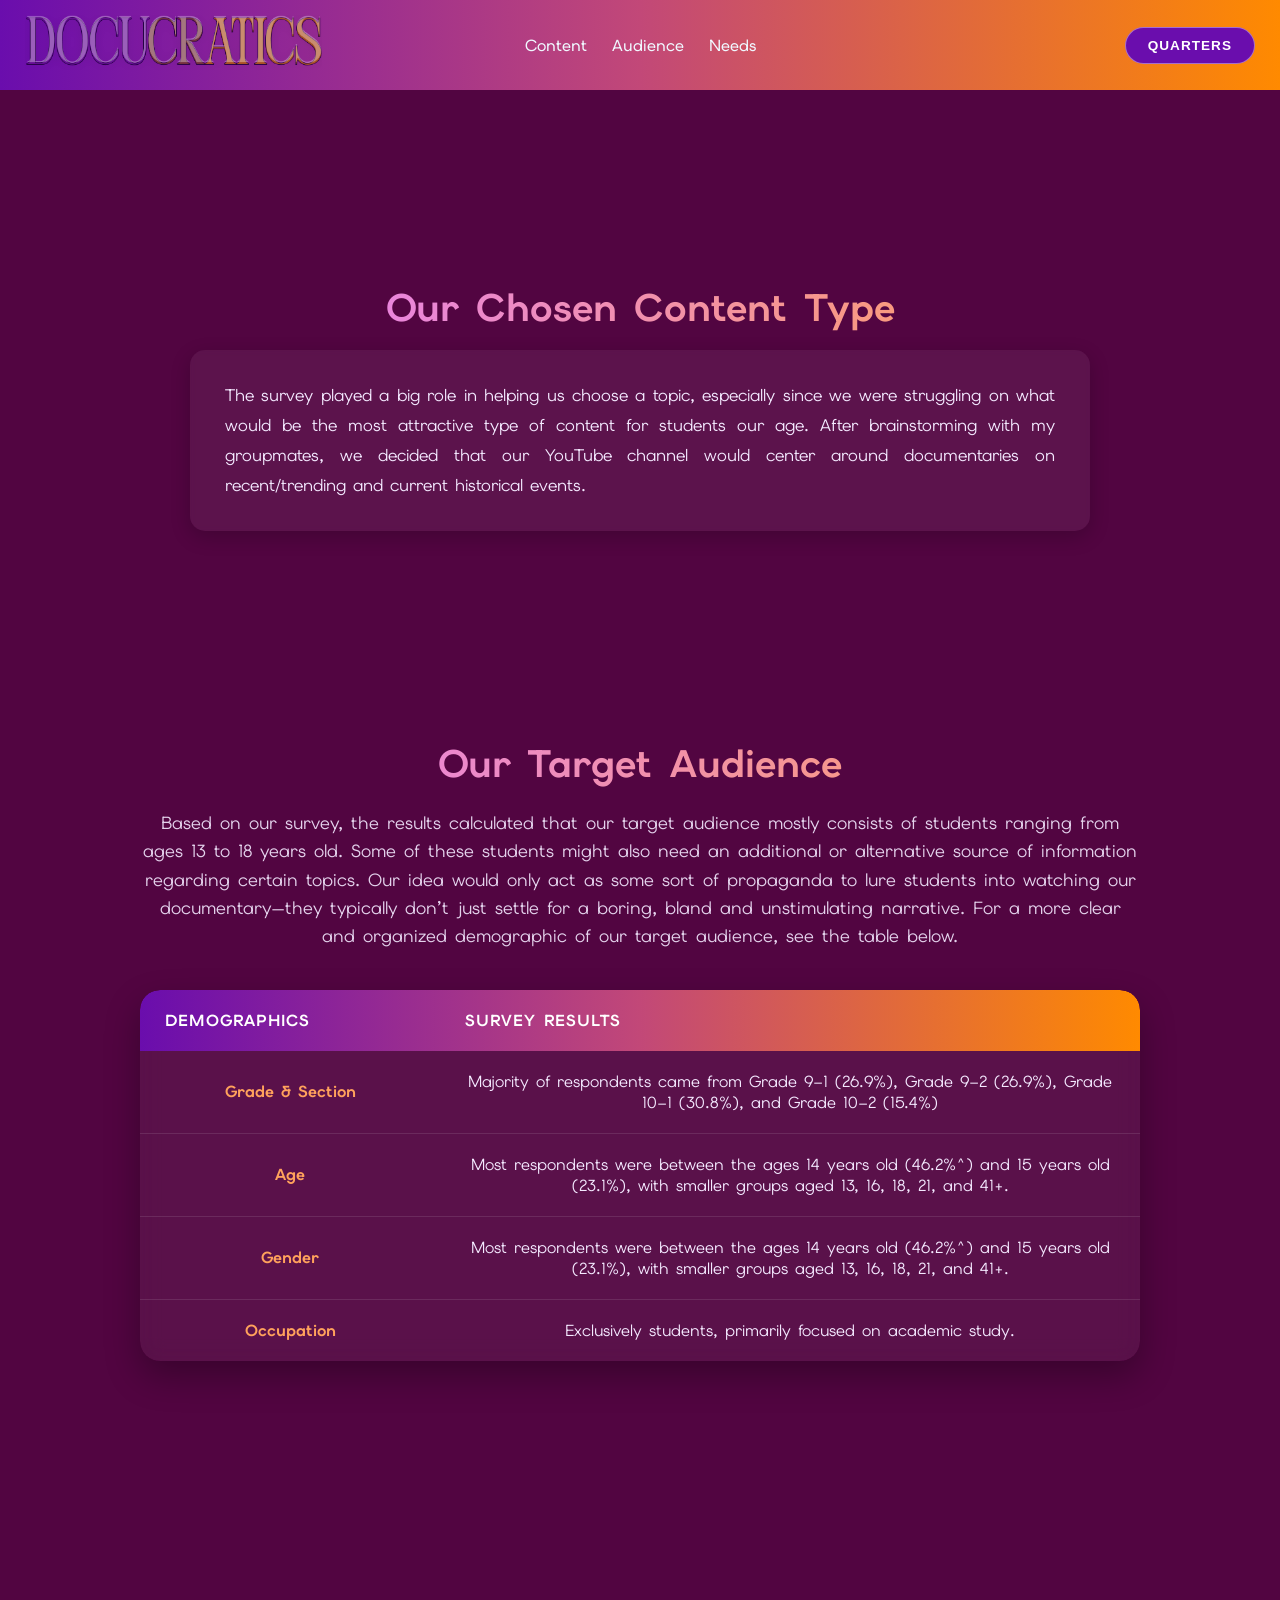
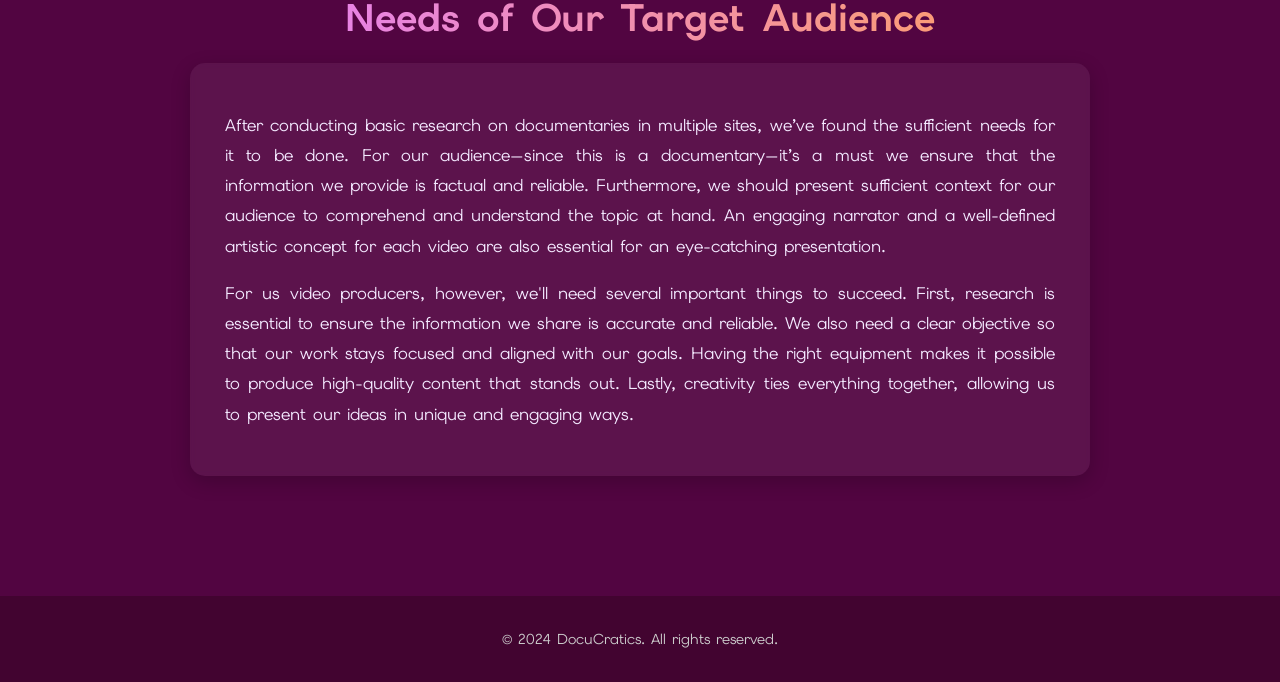
==== index2.html @ 85f5e5a2 "Add files via upload" ====
<!DOCTYPE html>
<html lang="en">
<head>
    <meta charset="UTF-8"/>
    <meta name="viewport" content="width=device-width, initial-scale=1.0"/>
    <title>DocuCratics</title>
  <link rel="stylesheet" href="styles.css"/>
    <style>
        @import url('https://fonts.googleapis.com/css2?family=Elms+Sans:ital,wght@0,100..900;1,100..900&display=swap');
        @import url('https://fonts.googleapis.com/css2?family=Roboto+Slab:wght@100..900&display=swap');
        @import url('https://fonts.googleapis.com/css2?family=Libre+Baskerville:ital,wght@0,400;0,700;1,400&family=Roboto+Slab:wght@100..900&display=swap');
    </style>
</head>

<body>
    <!-- Navigation Bar -->
    <nav>
        <div class="logo">
            <a href="index.html">
                <img src="Logo.png" alt="Main page" class="logo-img"/>
            </a>
        </div>

        <ul class="nav-links">
            <li><a href="#content">Content</a></li>
            <li><a href="#audience">Audience</a></li>
            <li><a href="#needs">Needs</a></li>
        </ul>

        <div class="dropdown">
            <button>Quarters</button>
            <div class="content">
                <a href="index2.html">Quarter 1</a>
                <a href="index3.html">Quarter 2</a>
                <a href="index4.html">Quarter 3</a>
                <a href="index5.html">Quarter 4</a>
            </div>
        </div>
    </nav>

    <br>
    
    <!-- Content -->
    <section id="content" class="content-type">
        <div class="content-type-container">
            <h2 class="content-type-title">Our Chosen Content Type</h2>
            <p class="content-type-content">
                The survey played a big role in helping us choose a topic, especially since we were struggling on what would be the most attractive type of content for students our age. After brainstorming with my groupmates, we decided that our YouTube channel would center around documentaries on recent/trending and current historical events.
            </p>
        </div>
    </section>



    <!-- Audience -->
    <section id="audience" class="target-audience">
        <div class="audience-container">
            <h2 class="audience-title">Our Target Audience</h2>
            <p class="audience-intro">
                Based on our survey, the results calculated that our target audience mostly consists of students ranging from ages 13 to 18 years old. Some of these students might also need an additional or alternative source of information regarding certain topics. Our idea would only act as some sort of propaganda to lure students into watching our documentary—they typically don’t just settle for a boring, bland and unstimulating narrative. For a more clear and organized demographic of our target audience, see the table below.
            </p>
            
            <div class="table-wrapper">
                <table class="modern-table">
                    <thead>
                        <tr>
                            <th>Demographics</th>
                            <th>Survey Results</th>
                        </tr>
                    </thead>
                    <tbody>
                        <tr>
                            <td class="stat-name">Grade & Section</td>
                            <td>Majority of respondents came from Grade 9–1 (26.9%), Grade 9–2 (26.9%), Grade 10–1 (30.8%), and Grade 10–2 (15.4%)</td>
                        </tr>
                        <tr>
                            <td class="stat-name">Age</td>
                            <td>Most respondents were between the ages 14 years old (46.2%^) and 15 years old (23.1%), with smaller groups aged 13, 16, 18, 21, and 41+.</td>
                        </tr>
                        <tr>
                            <td class="stat-name">Gender</td>
                            <td>Most respondents were between the ages 14 years old (46.2%^) and 15 years old (23.1%), with smaller groups aged 13, 16, 18, 21, and 41+.</td>
                        </tr>
                        <tr>
                            <td class="stat-name">Occupation</td>
                            <td>Exclusively students, primarily focused on academic study.</td>
                        </tr>
                    </tbody>
                </table>
            </div>
        </div>
    </section>



    <!-- Needs -->
    <section id="needs" class="needs-ko">
        <div class="needs-container">
            <h2 class="needs-title">Needs of Our Target Audience</h2>
            <div class="needs-content">
                <p>
                    After conducting basic research on documentaries in multiple sites, we’ve found the sufficient needs for it to be done. For our audience—since this is a documentary—it’s a must we ensure that the information we provide is factual and reliable. Furthermore, we should present sufficient context for our audience to comprehend and understand the topic at hand. An engaging narrator and a well-defined artistic concept for each video are also essential for an eye-catching presentation.
                </p>
                <p>
                    For us video producers, however, we'll need several important things to succeed. First, research is essential to ensure the information we share is accurate and reliable. We also need a clear objective so that our work stays focused and aligned with our goals. Having the right equipment makes it possible to produce high-quality content that stands out. Lastly, creativity ties everything together, allowing us to present our ideas in unique and engaging ways.
                </p>
            </div>
        </div>
    </section>

    <!-- Footer -->
    <footer>
        <p>&copy; 2024 DocuCratics. All rights reserved.</p>
    </footer>
</body>

</html>
---- styles.css ----
.element::-webkit-scrollbar {
  display: none;
}
html {
    scroll-behavior: smooth;
    overflow-x: hidden;
}
* {
    box-sizing: border-box;
}
body {
    margin: 0;
    font-family: "Elms Sans", sans-serif;
    background: #520541;
}



/* Navbar */
nav {
    display: grid;
    grid-template-columns: 1fr auto 1fr; /* LEFT | CENTER | RIGHT */
    align-items: center;
    padding: 15px 25px;
    width: 100%;
    position: fixed;
    top: 0;
    z-index: 1000;
    background: linear-gradient(90deg, #6A0DAD, #C24878, #FF8A00);
}
.logo {
    display: flex;
    align-items: center;
}
.logo-img {
    height: 55px;
    object-fit: contain;
}
.nav-links {
    list-style: none;
    display: flex;
    gap: 25px;
    justify-content: center;
    margin: 0;
    padding: 0;
}
.nav-links li a {
    font-family: "Elms Sans", sans-serif;
    color: aliceblue;
    text-decoration: none;
    font-size: 1rem;
    transition: 0.3s;
    font-weight: 500;
}
.nav-links li a:hover {
    color: #FFD9B3;
}
.nav-right {
    display: flex;
    align-items: center;
}
.dropdown {
    position: relative;
    justify-self: end;
}
.dropdown button {
    background-color: #6A0DAD;
    color: #ffffff;
    padding: 10px 22px;
    border: 1px solid rgba(255, 255, 255, 0.4);
    border-radius: 50px;
    font-weight: 700;
    font-size: 0.85rem;
    text-transform: uppercase;
    letter-spacing: 1px;
    cursor: pointer;
    transition: all 0.3s ease;
    backdrop-filter: blur(4px);
}
.dropdown:hover button {
    background-color: #ffffff;
    color: #520541;
}
.dropdown .content {
    position: absolute;
    top: 130%;
    right: 0;
    background-color: #ffffff;
    min-width: 160px;
    border-radius: 12px;
    box-shadow: 0 10px 30px rgba(0, 0, 0, 0.25);
    overflow: hidden;
    z-index: 1001;
    display: block;
    opacity: 0;
    visibility: hidden;
    transform: translateY(10px);
    transition: all 0.3s ease;
}
.dropdown:hover .content {
    opacity: 1;
    visibility: visible;
    transform: translateY(0);
}
.dropdown .content a {
    display: block;
    color: #333;
    padding: 12px 20px;
    text-decoration: none;
    font-size: 0.9rem;
    font-weight: 500;
    transition: background 0.2s;
}
.dropdown .content a:hover {
    background-color: #f4e9ff;
    color: #6A0DAD;
}
.logo {
    display: flex;
    align-items: center;
}



/* Hero */
.hero {
    position: relative;
    width: 100%;
    height: 90vh;
    background: url('docu.png') center/cover no-repeat;
    display: flex;
    align-items: center;
    justify-content: center;
    overflow: hidden;
    margin-top: 90px;
}
.hero-overlay {
    position: absolute;
    top: 0;
    left: 0;
    width: 100%;
    height: 100%;
    background: rgba(0, 0, 0, 0.45);
    backdrop-filter: blur(2px);
}
.hero-content {
    position: relative;
    text-align: center;
    z-index: 2;
    color: #ffffff;
    max-width: 80%;
}
.hero-logo {
    width: 360px;
    max-width: 80%;
    height: 100;
    animation: fadeIn 1.5s ease-out;
}
.hero-tagline {
    margin-top: 20px;
    font-size: 1rem;
    font-weight: 300;
    letter-spacing: 1px;
    font-family: "Libre Baskerville", serif;
    animation: fadeIn 2s ease-out;
}
@keyframes fadeIn {
    from { opacity: 0; transform: translateY(10px); }
    to { opacity: 1; transform: translateY(0); }
}
.hero::after {
    content: "";
    position: absolute;
    bottom: 0;
    left: 0;
    width: 100%;
    height: 35%;
    background: linear-gradient(
        to bottom,
        rgba(0,0,0,0) 0%,
        #520541 100%
    );
    pointer-events: none;
}



/* About */
.about-section {
    width: 100%;
    padding: 80px 10%;
    background: #520541;
    color: #f4e9ff;
    font-family: "Elms Sans", sans-serif;
    position: relative;
}
.about-container {
    max-width: 900px;
    margin: 0 auto;
    text-align: center;
}
.about-title {
    font-size: 2.4rem;
    font-weight: 700;
    margin-bottom: 10px;
    background: linear-gradient(90deg, #e37dff, #ffa25c);
    -webkit-background-clip: text;
    -webkit-text-fill-color: transparent;
}
.about-tagline {
    font-size: 1.1rem;
    font-style: italic;
    color: #ffcedf;
    margin-bottom: 40px;
    opacity: 0.85;
}
.about-content {
    text-align: justify;
    justify-content: center;
    font-size: 1.05rem;
    line-height: 1.8;
    background: rgba(255,255,255,0.06);
    padding: 30px 35px;
    border-radius: 15px;
    box-shadow: 0 6px 20px rgba(0,0,0,0.2);
    backdrop-filter: blur(3px);
}
.about-content p:not(:last-child) {
    margin-bottom: 20px;
}



/* Videos */
.video-section {
    padding: 80px 10%;
    background: #520541;
    color: #f4e9ff;
    text-align: center;
}
.section-title {
    font-size: 2.4rem;
    font-weight: 700;
    margin-bottom: 40px;
    background: linear-gradient(90deg, #e37dff, #ffa25c);
    -webkit-background-clip: text;
    -webkit-text-fill-color: transparent;
}
.video-grid {
    display: grid;
    grid-template-columns: repeat(auto-fit, minmax(320px, 1fr));
    gap: 40px;
    justify-items: center;
}
.video-card {
    position: relative;
    width: 100%;
    max-width: 480px;
}
.video-card img {
    width: 100%;
    border-radius: 18px;
    box-shadow: 0 8px 25px rgba(0,0,0,0.35);
    transition: transform 0.3s ease, box-shadow 0.3s ease;
}
.video-card:hover img {
    transform: scale(1.03);
    box-shadow: 0 12px 30px rgba(0,0,0,0.5);
}
.play-overlay {
    position: absolute;
    top: 50%;
    left: 50%;
    transform: translate(-50%, -50%);
    font-size: 4rem;
    color: white;
    opacity: 0.8;
    pointer-events: none;
    text-shadow: 0 0 20px rgba(0,0,0,0.8);
}
.video-label {
    margin-top: 12px;
    font-size: 1.1rem;
    font-weight: 500;
    opacity: 0.9;
}



/* Footer */
footer {
    text-align: center;
    padding: 20px 0;
    background: #420430;
    color: #ccc;
    font-size: 0.9rem;
    margin-top: 40px;
}



/* Content Type */
.content-type {
    width: 100%;
    padding: 80px 10%;
    margin-top: 150px;
    background: #520541;
    color: #f4e9ff;
    font-family: "Elms Sans", sans-serif;
    position: relative;
}
.content-type-container {
    max-width: 900px;
    margin: 0 auto;
    text-align: center;
}
.content-type-title {
    font-size: 2.4rem;
    font-weight: 700;
    margin-bottom: 10px;
    background: linear-gradient(90deg, #e37dff, #ffa25c);
    -webkit-background-clip: text;
    -webkit-text-fill-color: transparent;
}
.content-type-content {
    text-align: justify;
    justify-content: center;
    font-size: 1.05rem;
    line-height: 1.8;
    background: rgba(255,255,255,0.06);
    padding: 30px 35px;
    border-radius: 15px;
    box-shadow: 0 6px 20px rgba(0,0,0,0.2);
    backdrop-filter: blur(3px);
}
.content-type-content p:not(:last-child) {
    margin-bottom: 20px;
}



/* Audience */
.target-audience {
    width: 100%;
    padding: 80px 10%;
    background: #520541;
    color: #f4e9ff;
}
.audience-container {
    max-width: 1000px;
    margin: 0 auto;
    text-align: center;
}
.audience-title {
    font-size: 2.4rem;
    font-weight: 700;
    margin-bottom: 20px;
    background: linear-gradient(90deg, #e37dff, #ffa25c);
    -webkit-background-clip: text;
    -webkit-text-fill-color: transparent;
}
.audience-intro {
    font-size: 1.1rem;
    line-height: 1.6;
    margin-bottom: 40px;
    opacity: 0.9;
}
.table-wrapper {
    overflow-x: auto;
    border-radius: 20px;
    box-shadow: 0 15px 35px rgba(0, 0, 0, 0.3);
}
.modern-table {
    width: 100%;
    border-collapse: collapse;
    background: rgba(255, 255, 255, 0.05);
    backdrop-filter: blur(10px);
    border-radius: 20px;
    overflow: hidden;
}
.modern-table thead tr {
    background: linear-gradient(90deg, #6A0DAD, #C24878, #FF8A00);
    color: #ffffff;
    text-align: left;
    text-transform: uppercase;
    letter-spacing: 1px;
}
.modern-table th, 
.modern-table td {
    padding: 20px 25px;
}
.modern-table tbody tr {
    border-bottom: 1px solid rgba(255, 255, 255, 0.1);
    transition: background 0.3s ease;
}
.modern-table tbody tr:last-child {
    border-bottom: none;
}
.modern-table tbody tr:hover {
    background: rgba(255, 255, 255, 0.1);
}
.stat-name {
    font-weight: 700;
    color: #ffa25c;
    width: 30%;
}
@media (max-width: 600px) {
    .modern-table th, .modern-table td {
        padding: 15px;
        font-size: 0.9rem;
    }
}



/* Needs */
.needs-ko {
    width: 100%;
    padding: 80px 10%;
    margin-top: 40px;
    background: #520541;
    color: #f4e9ff;
    font-family: "Elms Sans", sans-serif;
    position: relative;
}
.needs-container {
    max-width: 900px;
    margin: 0 auto;
    text-align: center;
}
.needs-title {
    font-size: 2.4rem;
    font-weight: 700;
    margin-bottom: 20px;
    background: linear-gradient(90deg, #e37dff, #ffa25c);
    -webkit-background-clip: text;
    -webkit-text-fill-color: transparent;
}
.needs-content {
    text-align: justify;
    justify-content: center;
    font-size: 1.05rem;
    line-height: 1.8;
    background: rgba(255,255,255,0.06);
    padding: 30px 35px;
    border-radius: 15px;
    box-shadow: 0 6px 20px rgba(0,0,0,0.2);
    backdrop-filter: blur(3px);
}



/* Videos2 */
.dual-video {
    max-width: 1000px;
    margin: 0 auto;
    grid-template-columns: repeat(auto-fit, minmax(400px, 1fr)); 
}

/* --- Branding --- */
.branding-section {
    padding: 80px 10%;
    background: #420430;
}
.branding-container {
    max-width: 1100px;
    margin: 0 auto;
}
.branding-title {
    text-align: center;
    font-size: 2.5rem;
    margin-bottom: 40px;
    background: linear-gradient(90deg, #FF8A00, #e37dff);
    -webkit-background-clip: text;
    -webkit-text-fill-color: transparent;
}
.branding-content {
    display: flex;
    gap: 30px;
}
.brand-box {
    flex: 1;
    background: rgba(255, 255, 255, 0.05);
    padding: 30px;
    border-radius: 15px;
    border-left: 4px solid #C24878;
}
.brand-box h3 {
    color: #ffa25c;
    margin-top: 0;
}
.brand-box p {
    color: #ffcedf;
    line-height: 1.6;
}

/* --- Logo Math Stuff --- */
.logo-anatomy {
    padding: 80px 10%;
    background: #520541;
}
.anatomy-container {
    max-width: 1100px;
    margin: 0 auto;
}
.anatomy-grid {
    display: grid;
    grid-template-columns: 1fr 1fr;
    gap: 50px;
    align-items: center;
    margin-top: 40px;
}
.anatomy-details p {
    color: #ffcedf;
}
.anatomy-details h3 {
    color: #ffa25c;
}
.blueprint-img {
    width: 100%;
    background: rgba(255, 255, 255, 0.03);
    padding: 40px;
    border-radius: 20px;
    border: 1px dashed rgba(255, 255, 255, 0.2);
}
.math-card {
    margin-top: 25px;
    background: #00000033;
    padding: 20px;
    border-radius: 12px;
    border: 1px solid rgba(255, 255, 255, 0.1);
    color: #ffcedf;
}
.math-card h4 {
    color: #ffa25c;
}
.math-note {
    font-size: 0.85rem;
    color: #ffcedf90;
    font-style: italic;
    margin-top: 15px;
}
@media (max-width: 850px) {
    .anatomy-grid, .branding-content {
        grid-template-columns: 1fr;
        flex-direction: column;
    }
}
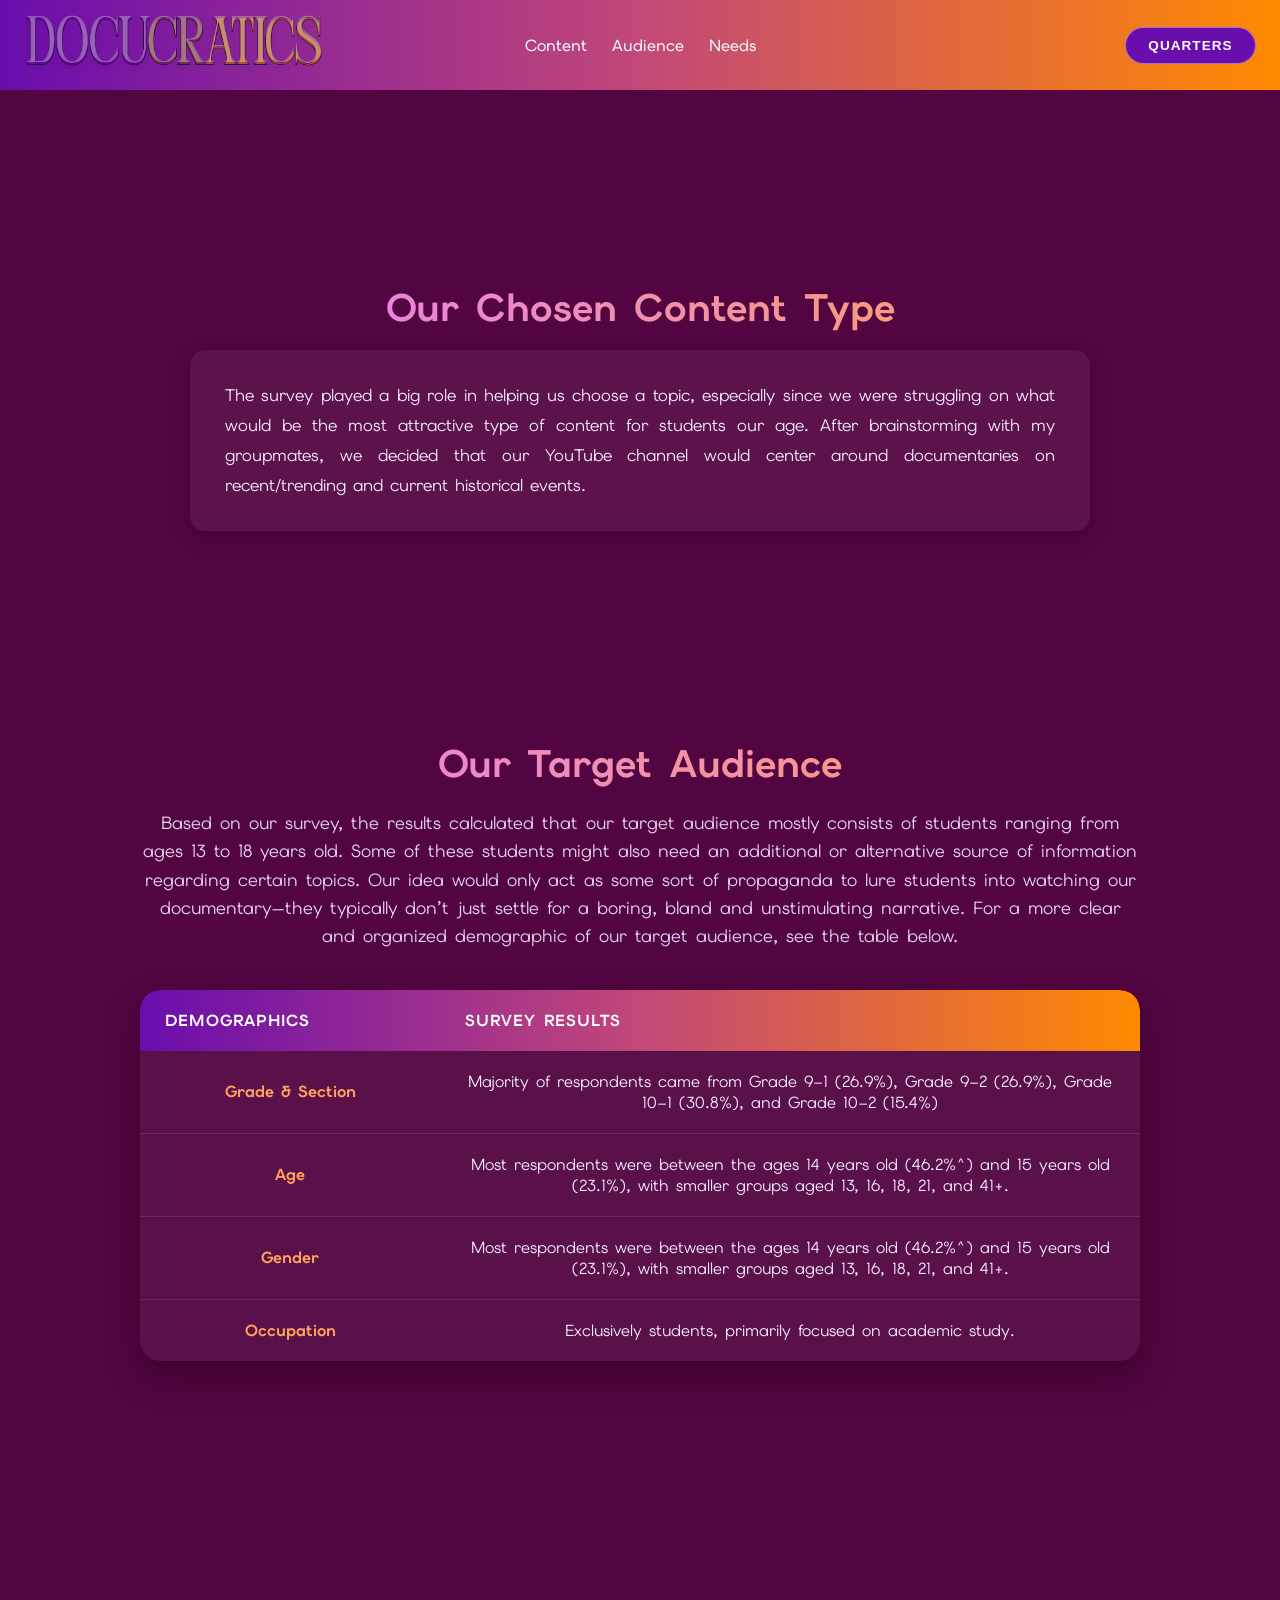
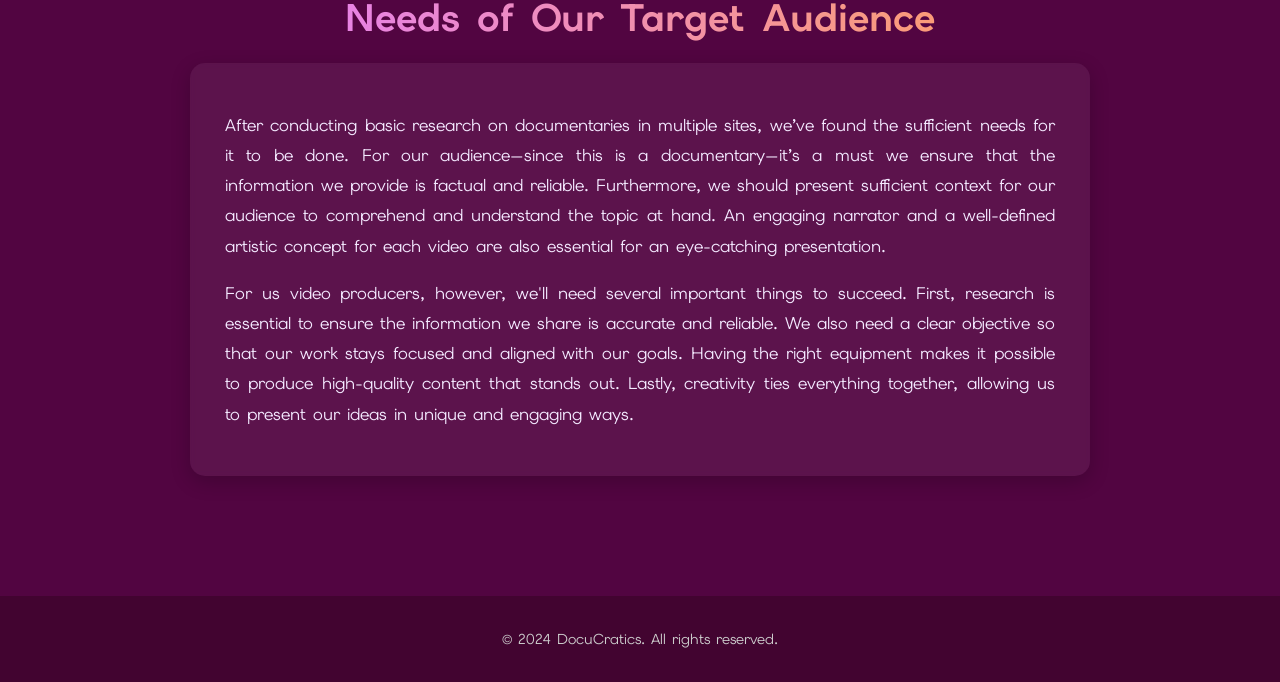
==== commit 4ba43d98: "Add files via upload" ====
--- a/index2.html
+++ b/index2.html
@@ -30,10 +30,9 @@
         <div class="dropdown">
             <button>Quarters</button>
             <div class="content">
-                <a href="index2.html">Quarter 1</a>
                 <a href="index3.html">Quarter 2</a>
                 <a href="index4.html">Quarter 3</a>
-                <a href="index5.html">Quarter 4</a>
+                <a href="index.html">Quarter 4</a>
             </div>
         </div>
     </nav>
--- a/styles.css
+++ b/styles.css
@@ -457,6 +457,8 @@
     grid-template-columns: repeat(auto-fit, minmax(400px, 1fr)); 
 }
 
+
+
 /* --- Branding --- */
 .branding-section {
     padding: 80px 10%;
@@ -493,6 +495,8 @@
     color: #ffcedf;
     line-height: 1.6;
 }
+
+
 
 /* --- Logo Math Stuff --- */
 .logo-anatomy {
@@ -545,4 +549,59 @@
         grid-template-columns: 1fr;
         flex-direction: column;
     }
+}
+
+
+
+/* --- Content Plan --- */
+.content-plan {
+    padding: 80px 10%;
+    background: #420430;
+}
+.plan-container {
+    max-width: 1100px;
+    margin: 0 auto;
+}
+.plan-title {
+    text-align: center;
+    font-size: 2.5rem;
+    margin-bottom: 40px;
+    background: linear-gradient(90deg, #FF8A00, #e37dff);
+    -webkit-background-clip: text;
+    -webkit-text-fill-color: transparent;
+}
+.plan-content {
+    display: flex;
+    gap: 30px;
+}
+.plan-box {
+    flex: 1;
+    background: rgba(255, 255, 255, 0.05);
+    padding: 30px;
+    border-radius: 15px;
+    border-left: 4px solid #C24878;
+}
+.plan-box h3 {
+    color: #ffa25c;
+    margin-top: 0;
+}
+.plan-box p {
+    color: #ffcedf;
+    line-height: 1.6;
+}
+.wide-plan-box {
+    background: rgba(255, 255, 255, 0.05);
+    padding: 30px;
+    border-radius: 15px;
+    border-left: 4px solid #C24878;
+    margin-bottom: 20px;
+}
+.wide-plan-box h3 {
+    color: #ffa25c;
+    margin-top: 0;
+    text-align: center;
+}
+.wide-plan-box p {
+    color: #ffcedf;
+    line-height: 1.6;
 }
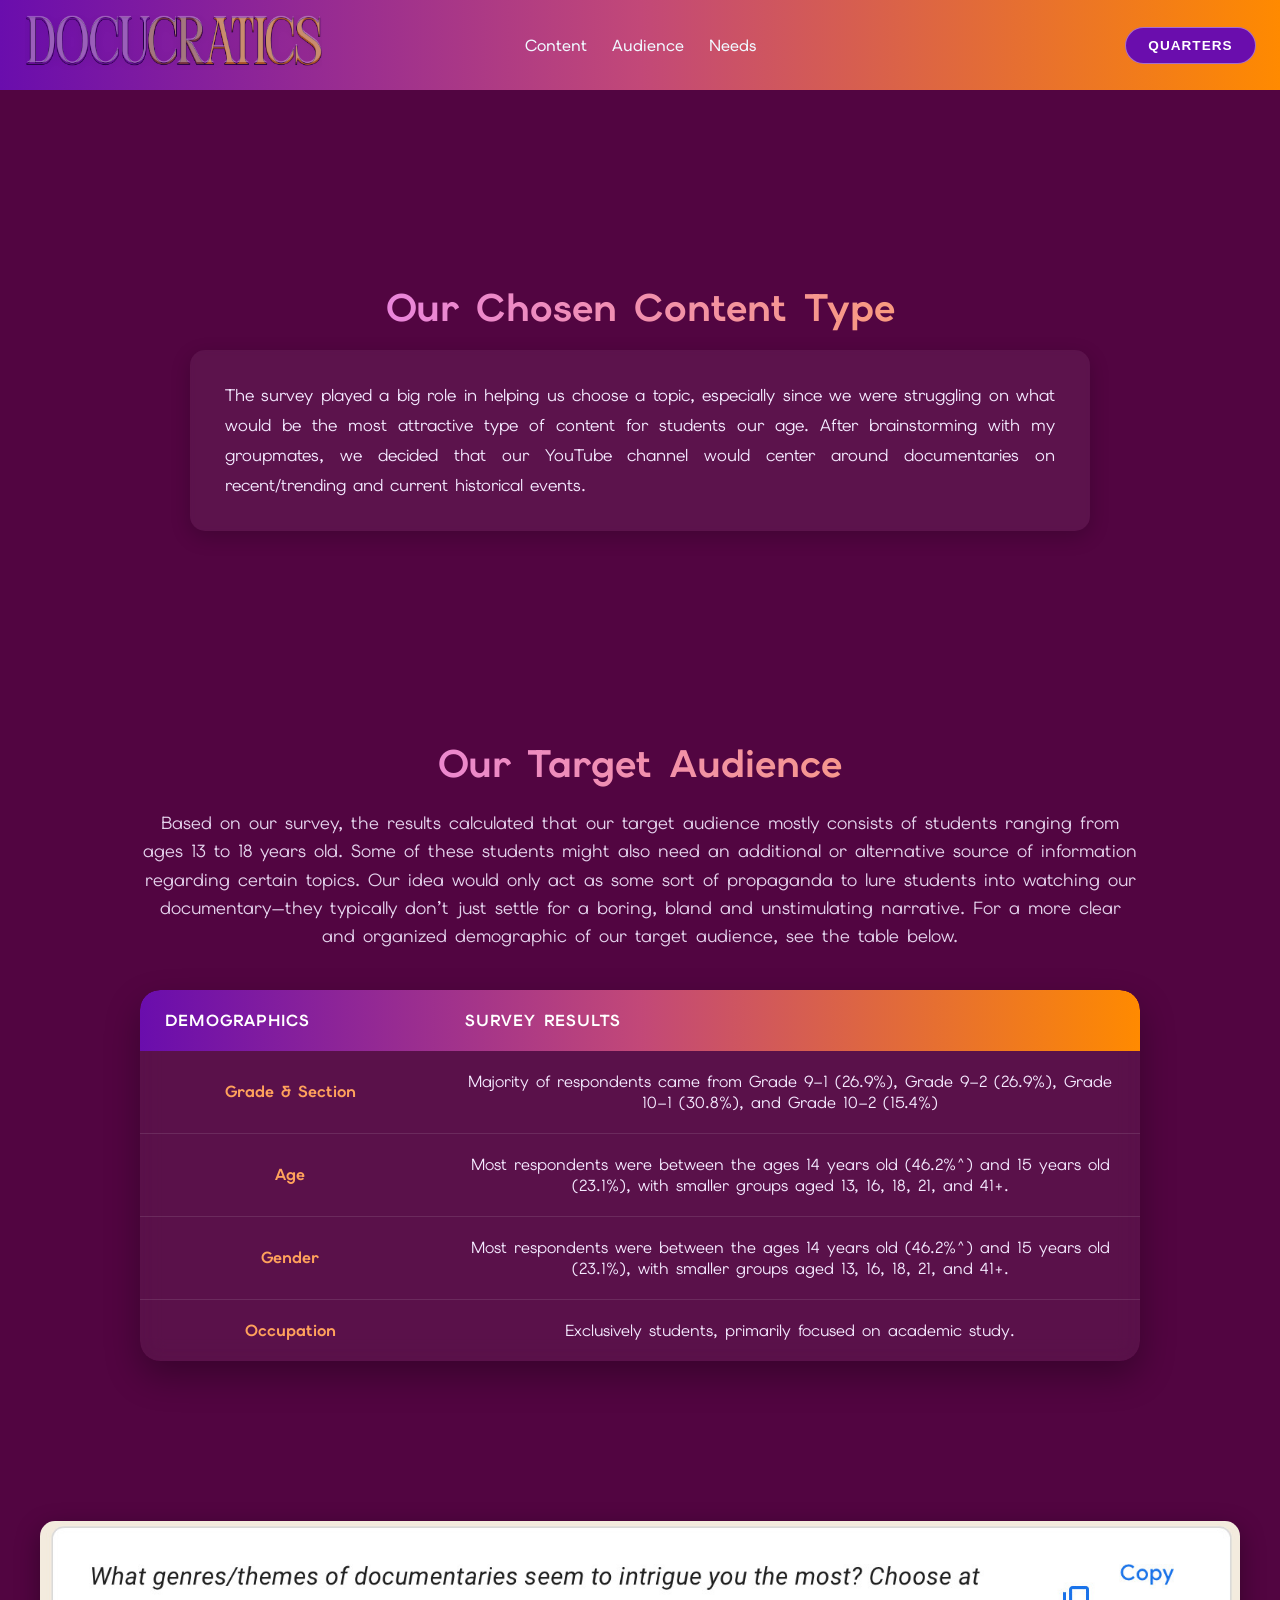
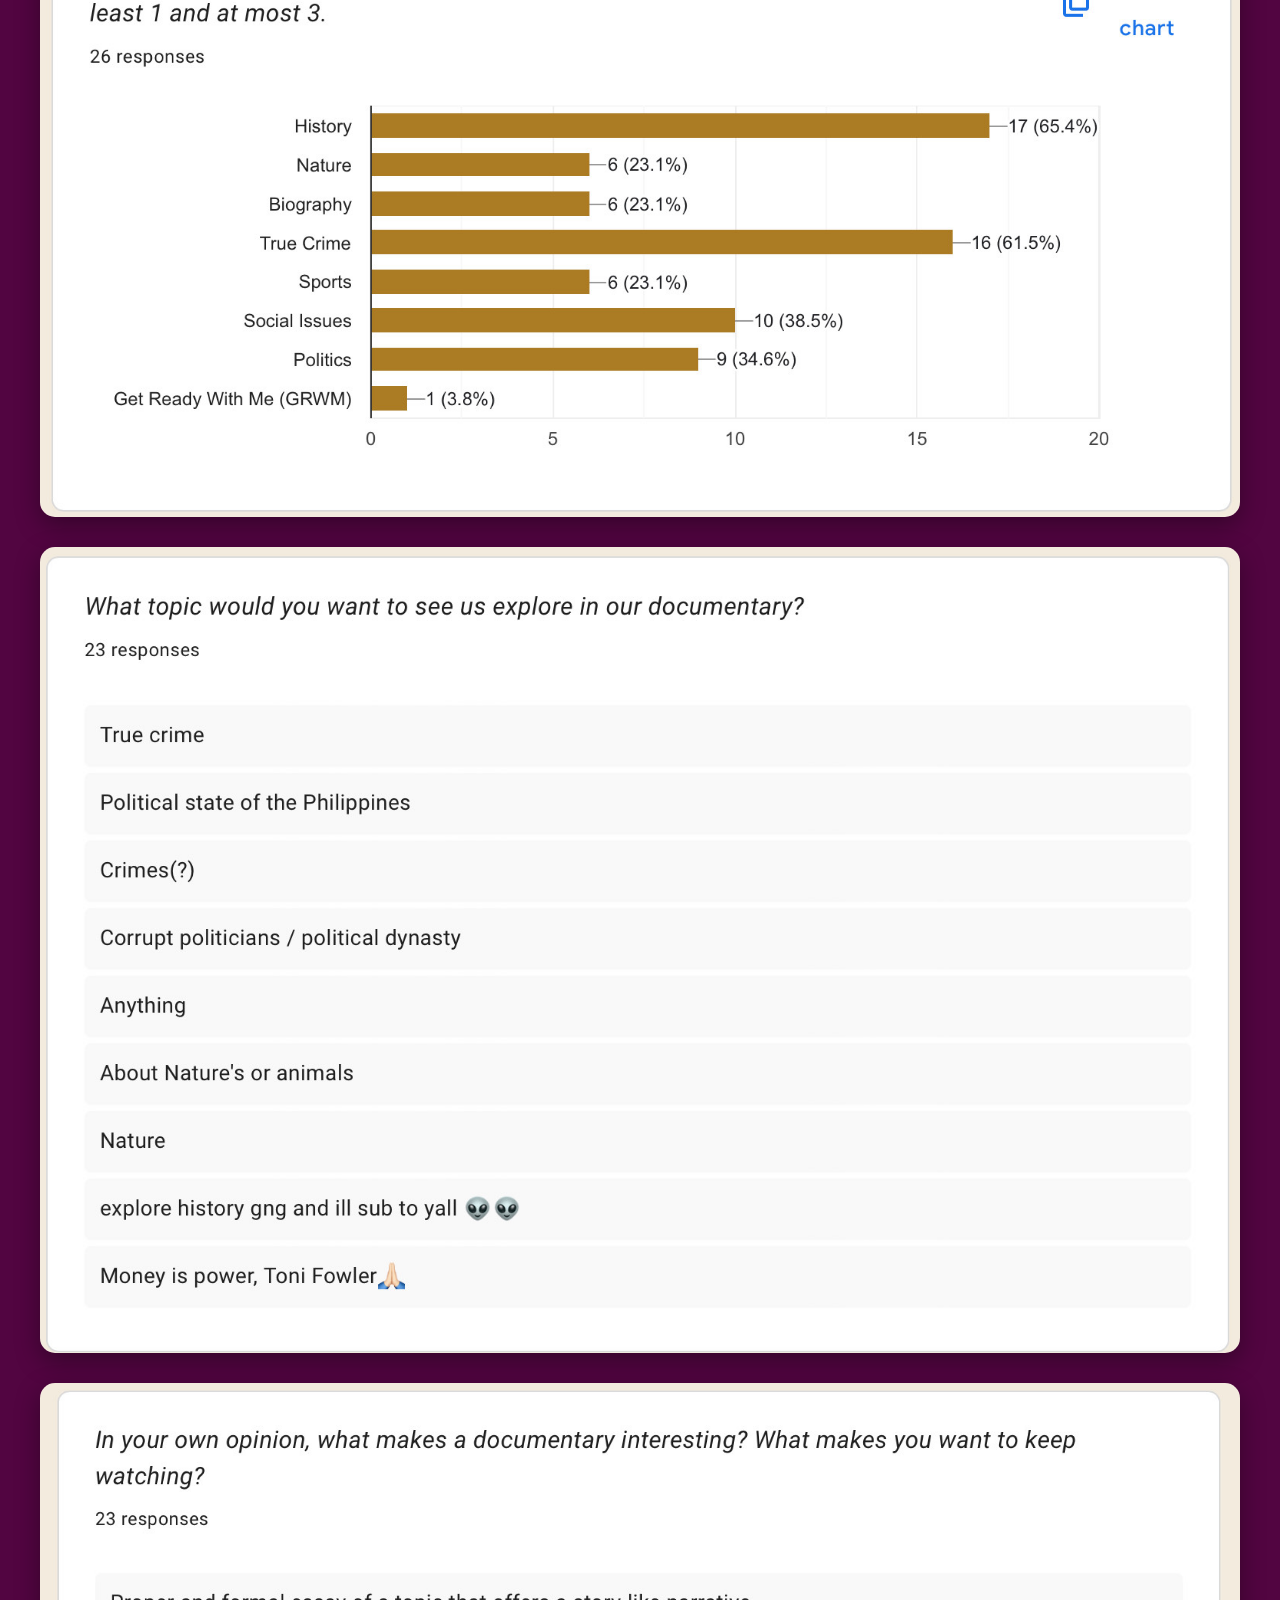
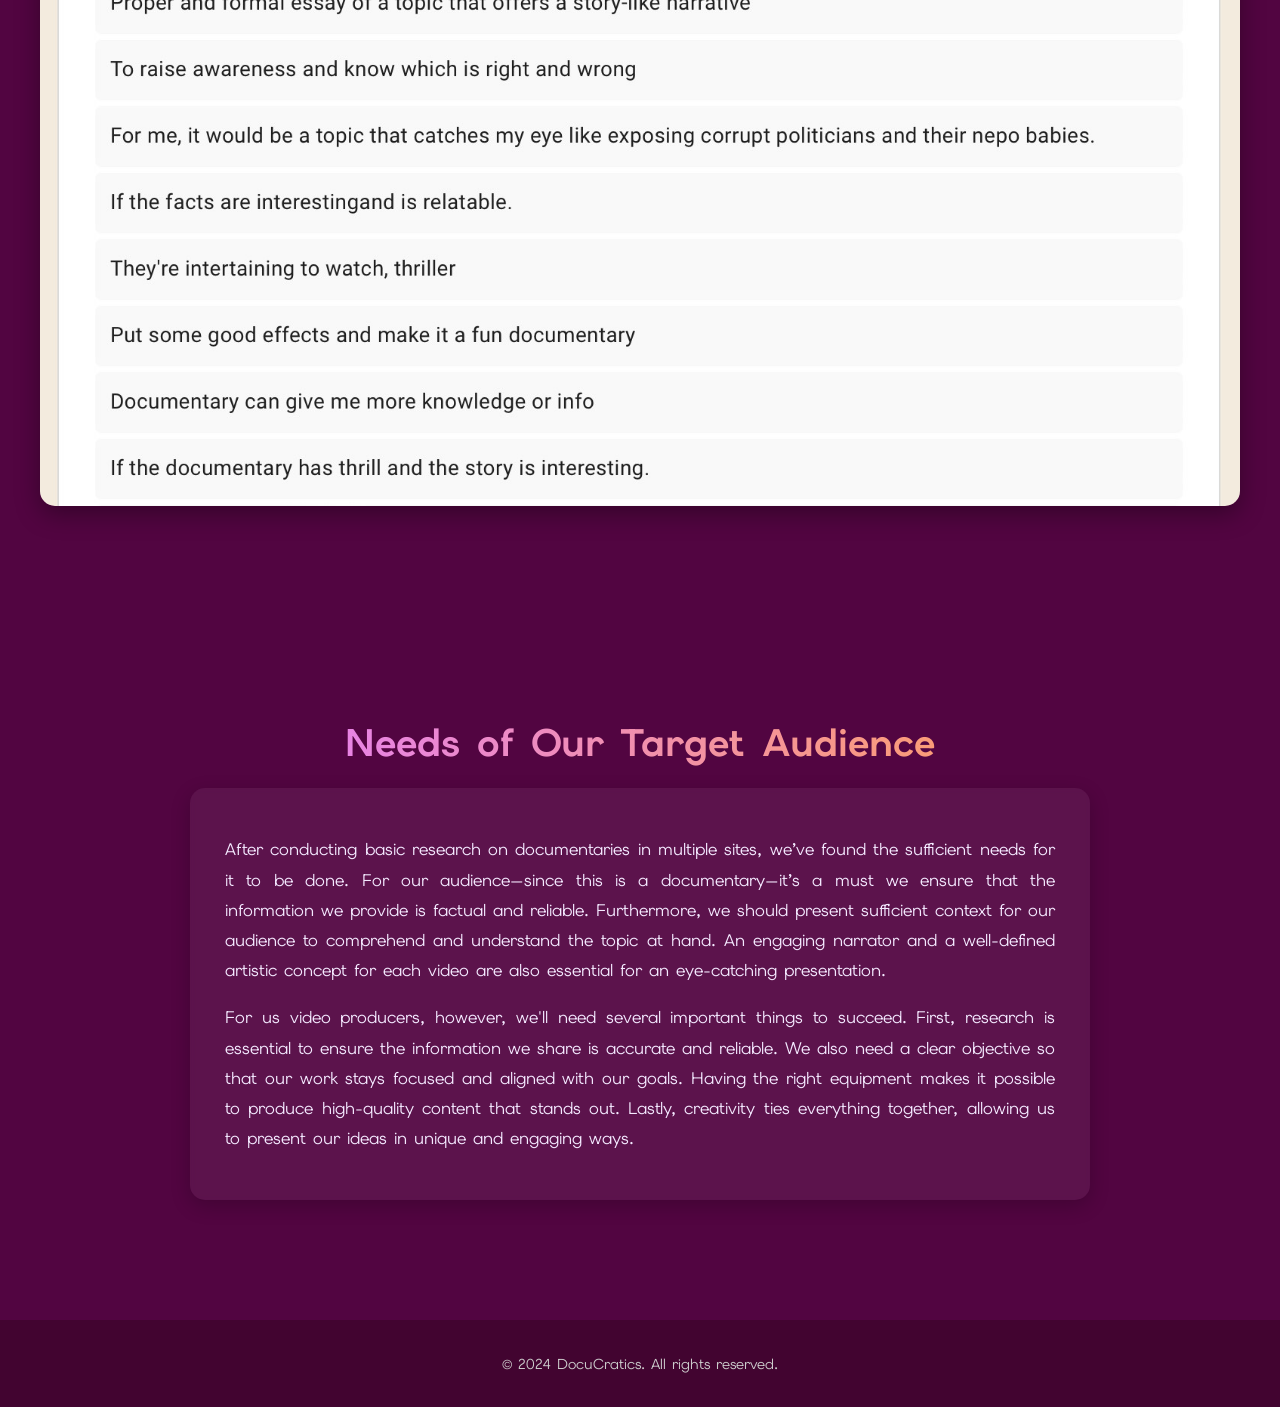
==== commit 94d8845f: "Add files via upload" ====
--- a/index2.html
+++ b/index2.html
@@ -92,6 +92,13 @@
 
 
 
+    <!-- Survey Results -->
+    <section class="survey-stats">
+        <img src="genre.jpeg" alt="Survey Results" class="survey-results"/>
+        <img src="topic.jpeg" alt="Survey Results" class="survey-results"/>
+        <img src="interest.jpeg" alt="Survey Results" class="survey-results"/>
+    </section>
+
     <!-- Needs -->
     <section id="needs" class="needs-ko">
         <div class="needs-container">
--- a/styles.css
+++ b/styles.css
@@ -417,7 +417,7 @@
 .needs-ko {
     width: 100%;
     padding: 80px 10%;
-    margin-top: 40px;
+    margin-top: 20px;
     background: #520541;
     color: #f4e9ff;
     font-family: "Elms Sans", sans-serif;
@@ -604,4 +604,21 @@
 .wide-plan-box p {
     color: #ffcedf;
     line-height: 1.6;
+}
+
+/* --- Survey Results --- */
+.survey-stats {
+    padding: 80px 10%;
+    background: #520541;
+    gap: 30px;
+    justify-content: center;
+    flex-wrap: wrap;
+    display: inline-flex;
+}
+.survey-results {
+    width: 200%;
+    max-width: 1200px;
+    border-radius: 15px;
+    box-shadow: 0 8px 25px rgba(0,0,0,0.35);
+    
 }
